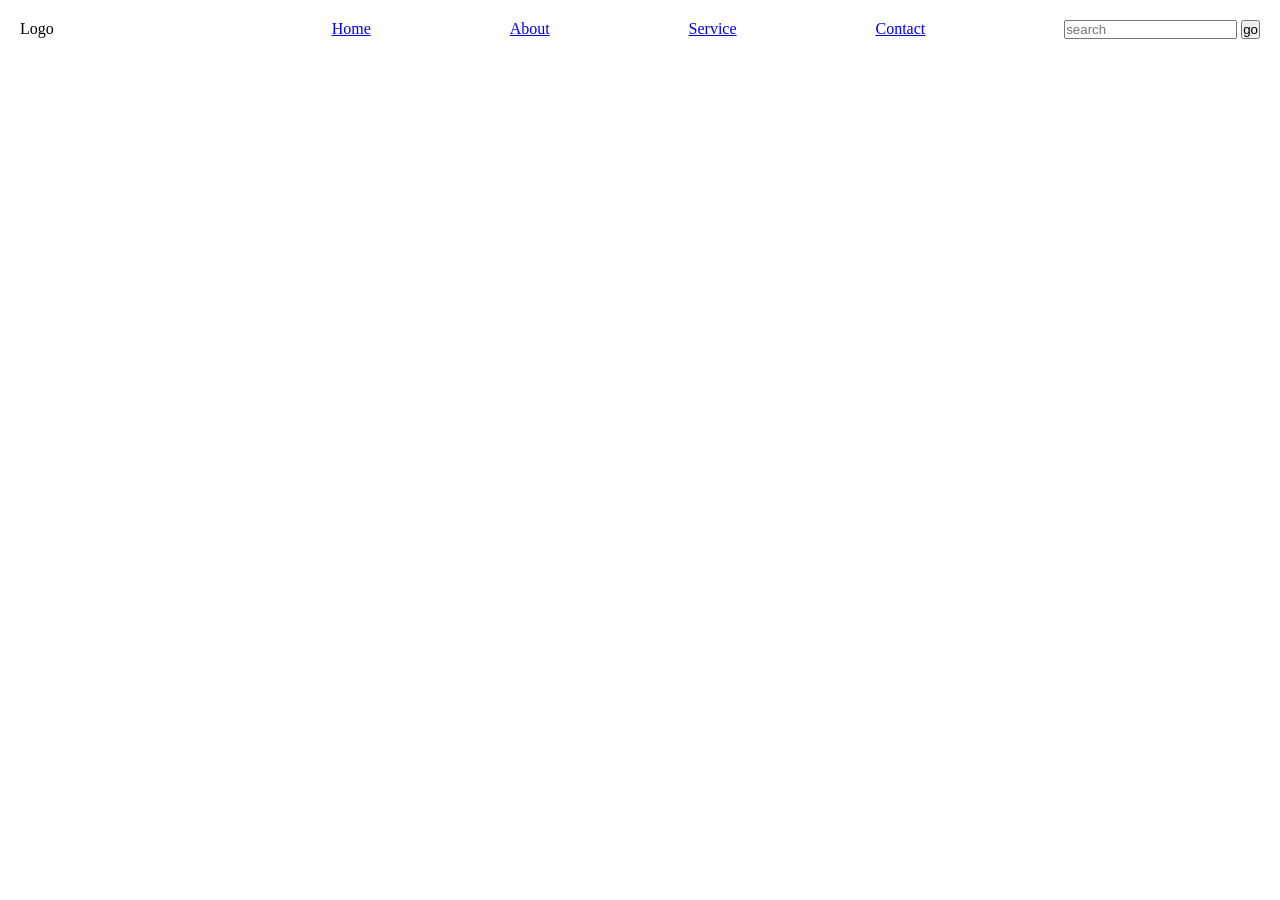
==== index.html @ 87749c7c "first commit" ====
<!DOCTYPE html>
<html lang="en">
<head>
    <meta charset="UTF-8">
    <meta name="viewport" content="width=device-width, initial-scale=1.0">
    <title>Document</title>
    <link rel="stylesheet" href="style.css">
</head>
<body>
    <!-- <div class="parent">
       <div class="child child1">1</div>
       <div class="child child2">2</div>
       <div class="child child3">3</div>
    </div> -->

    <div class="nav_conteiner">
        <div class="logo">Logo</div>
        <div class="nav_items"></div>
        <a href="https://www.apple.com/iphone/">Home</a>
        <a href="#">About</a>
        <a href="#">Service</a>
        <a href="#">Contact</a>
    <div class="search">
        <input type="text" placeholder="search">
        <button>go</button>
        </div>
    </div>
</body>
</html>
---- style.css ----
/* .parent {
    display: flex;
    background-color: aquamarine;
    flex-direction: row;
    justify-content: flex-start;
    flex-wrap: wrap;
    max-width: 500px;
}

.child {
    display: flex;
    min-width: 300px;
    height: 100px;
    border: 3px solid white;
    align-items: center;
    justify-items: center;
} */

* {
    margin: 0;
    padding: 0;
    box-sizing: border-box;
}

.nav_conteiner {
    display: flex;
    justify-content: space-between;
    margin: 20px;
}
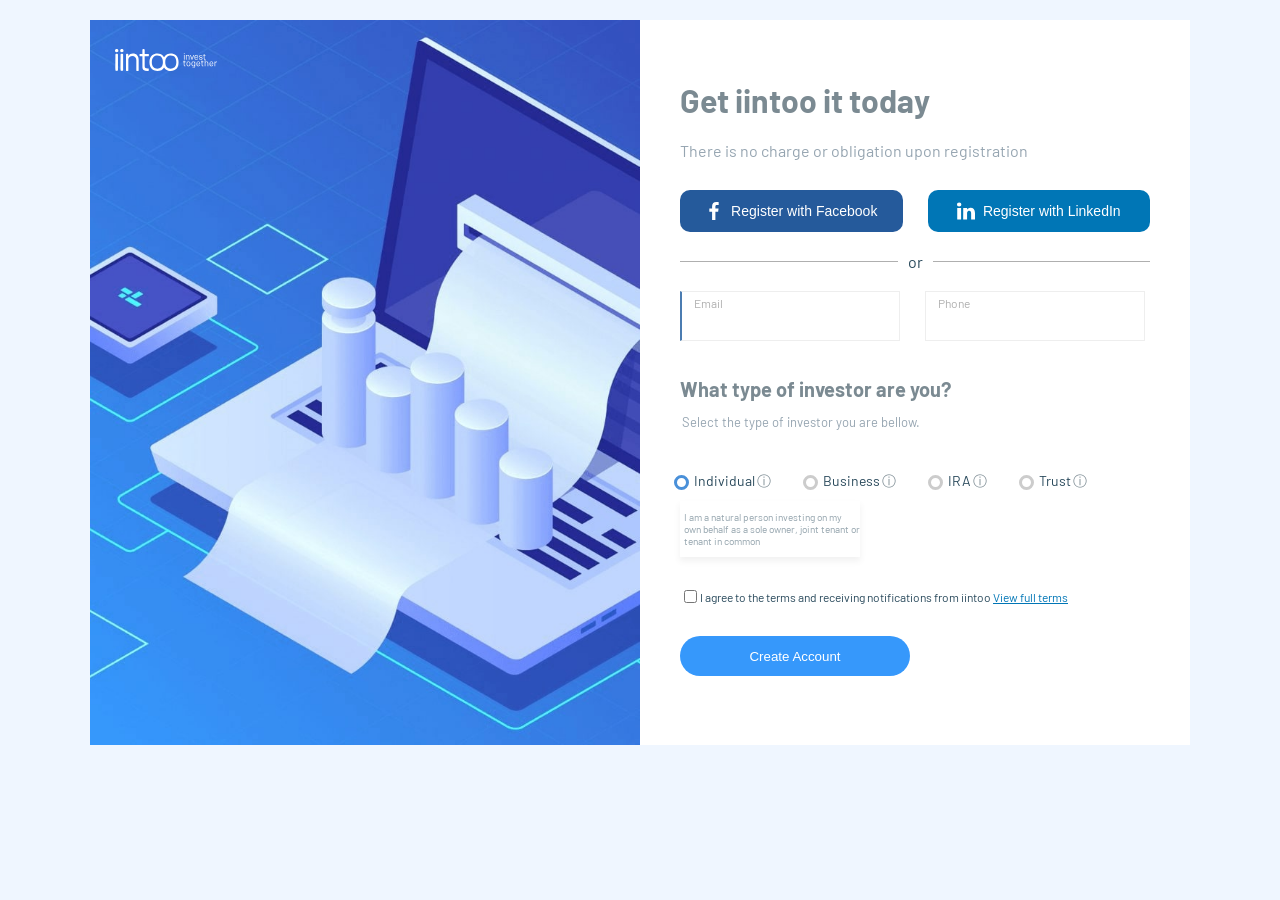
==== commit afbc600b: "move to root" ====
--- a/index.html
+++ b/index.html
@@ -3,27 +3,80 @@
 <head>
     <meta charset="UTF-8">
     <meta name="viewport" content="width=device-width, initial-scale=1.0">
-    <title>Document</title>
+    <title>Iintoo</title>
     <link rel="stylesheet" href="style.css">
 </head>
 <body>
-    <!-- <div class="parent">
-       <div class="child child1">1</div>
-       <div class="child child2">2</div>
-       <div class="child child3">3</div>
-    </div> -->
+    <div class="container">
+        <div class="block">
+            <div class="left">
+                <img src="./bg.jpg" alt="left picture">
+                <div class="logo">
+                <img src="./logo (1).svg" alt="logo">
+                </div>
+            </div>
+            
+            <div class="right">
+                <h1 class="main-title">Get iintoo it today</h1>
+                <p class="subtitle">There is no charge or obligation upon registration</p>
+            
+                <div class="socseti">
+                <button class="btn btn-fb">
+                    <img src="./facebook.svg" alt="login with facebook" class="first"> Register with Facebook
+                </button>
+                <button class="btn btn-in">
+                    <img src="./linkedin.svg" alt="login with linkedin" class="second"> Register with LinkedIn
+                </button>
+              </div>
+             
+              <div class="divider">
+                <span>or</span>
+              </div>
+             
+              <div class="input-row">
+                <div class="input-email">
+                 <label>Email</label>
+                 <input type="email"> 
+                </div>
+                <div class="input-phone">
+                <label>Phone</label>
+                <input type="number">
+                </div>
+              </div>
+              
+              <h2 class="main-title">What type of investor are you?</h2>
+              <p class="smaller">Select the type of investor you are bellow.</p>
+              
+              <div class="radio-group">
+                <input type="radio" id="individual" name="individual" value="individual" checked>
+                <label for="individual">Individual</label>
+                <span class="info-icon">&#9432</span>
+                <input type="radio" id="business" name="individual" value="business">
+                <label for="business">Business</label>
+                <span class="info-icon">&#9432</span>
+                <input type="radio" id="ira" name="individual" value="ira">
+                <label for="ira">IRA</label>
+                <span class="info-icon">&#9432</span>
+                <input type="radio" id="trust" name="individual" value="trust">
+                <label for="trust">Trust</label>
+                <span class="info-icon">&#9432</span>
+                </div>
 
-    <div class="nav_conteiner">
-        <div class="logo">Logo</div>
-        <div class="nav_items"></div>
-        <a href="https://www.apple.com/iphone/">Home</a>
-        <a href="#">About</a>
-        <a href="#">Service</a>
-        <a href="#">Contact</a>
-    <div class="search">
-        <input type="text" placeholder="search">
-        <button>go</button>
+                <div class="shadow">
+                    <p>I am a natural person investing on my own behalf as a sole owner, joint tenant or tenant in common</p>
+                </div>
+
+                <div class="agree">
+                    <input type="checkbox">
+                    <label>I agree to the terms and receiving notifications from iintoo <a href="https://www.aviasales.ru/" target="_blank">View full terms</a> </label>
+                </div>
+
+                <div>
+                    <button class="create">Create Account</button>
+                </div>
+            </div>
         </div>
     </div>
+ </div>
 </body>
 </html>
--- a/style.css
+++ b/style.css
@@ -1,29 +1,263 @@
-/* .parent {
-    display: flex;
-    background-color: aquamarine;
-    flex-direction: row;
-    justify-content: flex-start;
-    flex-wrap: wrap;
-    max-width: 500px;
-}
-
-.child {
-    display: flex;
-    min-width: 300px;
-    height: 100px;
-    border: 3px solid white;
-    align-items: center;
-    justify-items: center;
-} */
-
+@import url('https://fonts.googleapis.com/css2?family=Barlow:ital,wght@0,100;0,200;0,300;0,400;0,500;0,600;0,700;0,800;0,900;1,100;1,200;1,300;1,400;1,500;1,600;1,700;1,800;1,900&display=swap');
+ 
 * {
+    box-sizing: border-box;
+ }
+
+body {
+    font-family: "barlow", sans-serif;
+    display: flex;
+    justify-content: center;
+    align-items: center;
+    background-color: #eff6ff;
+    padding: 20px;
     margin: 0;
-    padding: 0;
-    box-sizing: border-box;
-}
-
-.nav_conteiner {
-    display: flex;
-    justify-content: space-between;
-    margin: 20px;
+}
+
+.container {
+    width: 1100px;
+    height: auto;
+    min-height: 600px;
+    background-color: #ffffff;
+}
+
+.block {
+    display: flex;
+    height: 100%;
+}
+
+.left {
+    width: 50%;
+}
+
+.left img {
+    width: 100%;
+    height: 100%;
+    display: block;
+    min-height: 600px;
+}
+
+.logo {
+    display: flex;
+    position: absolute;
+    top: -240px;
+    margin-left: 25px;
+    width: 8%;
+}
+
+.right {
+    width: 50%;
+    padding: 40px;
+    background-color: white;
+}
+
+.main-title {
+    color: #7b8a92;
+}
+
+.subtitle {
+    color: #96A5B1;
+    margin-bottom: 30px;
+}
+
+.socseti {
+    display: flex;
+    gap: 25px;
+    margin-bottom: 20px;
+}
+
+.btn {
+    flex: 1;
+    padding: 12px 0;
+    border: none;
+    color: white;
+    font-size: 14px;
+    display: flex;
+    justify-content: center;
+    align-items: center; 
+    gap: 8px;
+    border-radius: 10px;
+    cursor: pointer;
+}
+
+.first {
+    width: 18px;
+    height: 18px;
+    display: inline-block;
+}
+
+.btn-fb {
+    background-color: #255a9b;
+}
+
+.second {
+    width: 18px;
+    height: 18px;
+    display: inline-block;
+}
+
+.btn-in {
+    background-color: #0076b6;
+}
+
+.divider {
+    display: flex;
+    align-items: center;
+    gap: 10px;
+    margin-bottom: 20px;
+    color: #2a4a5c;
+}
+
+.divider::before,
+.divider::after {
+    content: "";
+    height: 1px;
+    flex: 1px;
+    background-color: #AFAFAF;
+}
+
+.input-row {
+    display: flex;
+    gap: 25px;
+}
+
+.input-email,
+.input-phone {
+  position: relative;
+  border: 1px solid #EEEEEE;
+  padding: 4px 12px 6px;
+  width: 220px;
+  height: 50px;
+  margin-bottom: 20px;
+}
+
+.input-email label,
+.input-phone label {
+  display: flex;
+  font-size: 12px;
+  color: #AFAFAF;
+  margin-bottom: 2px;
+}
+
+.input-email input,
+.input-phone input {
+  border: none;
+  outline: none;
+  width: 100%;
+  font-size: 15px;
+  padding: 0;
+}
+
+.input-email {
+  border-left: 2px solid #4b7cb1;
+}
+
+h2 {
+    font-size: 20px;
+    font-weight: 700;
+    margin-bottom: 10px;
+}
+
+.smaller {
+    font-size: 13px;
+    margin-left: 2px;
+    margin-bottom: 40px;
+    color: #96A5B1;
+}
+
+.radio-group {
+    display: flex;
+    gap: 2px;
+    margin-bottom: 10px;
+    flex: 1;
+    padding: 0px;
+    border: none;
+    font-size: 14px;
+    justify-content: center;
+    align-items: center;
+    width: 150px;
+    margin-left: 110px;
+    font-weight: 800px;
+    color: #2a4a5c;
+}
+
+
+input[type="radio"] {
+  margin-left: 30px;
+  appearance: none;
+  width: 15px;
+  height: 15px;
+  border: 3px solid #ccc;
+  border-radius: 50%;
+  cursor: pointer;
+  flex-shrink: 0;
+}
+
+input[type="radio"]:checked {
+  border: 3px solid #4a90d9; 
+  box-shadow: inset 0 0 0 3px white;
+}
+
+
+
+
+.info-icon {
+  display: inline-flex;
+  align-items: center;
+  justify-content: center;
+  cursor: pointer;
+  padding-top: 2px;
+  color: #7b8a92;
+}
+
+.info-icon:hover {
+    color: #3698fb;
+}
+
+
+.shadow {
+    display: flex;
+    justify-content: center;
+    align-items: center;
+    width: 180px;
+    font-size: 10px;
+    box-shadow: 0 4px 6px rgba(0, 0, 0, 0.1);
+    opacity: 0.5;
+    padding: 0 0 0 4px;
+    color: #2a4a5c;
+    margin-bottom: 30px;
+}
+
+.agree {
+    display: flex;
+    align-items: center;
+    font-size: 12px;
+    color: #2a4a5c;
+}
+
+a {
+    color: #0076b6;
+}
+
+.create {
+    display: flex;
+    justify-content: center;
+    align-items: center;
+    background-color: #3698fb;
+    color: white;
+    border: none;
+    width: 230px;
+    height: 40px;
+    margin-top: 30px;
+    cursor: pointer;
+    transition: transform .5s;
+    border-radius: 20px;
+}
+
+.create:hover {
+    transform: scale(1.03);
+}
+
+.create:active {
+    transform: scale(0.97);
 }
